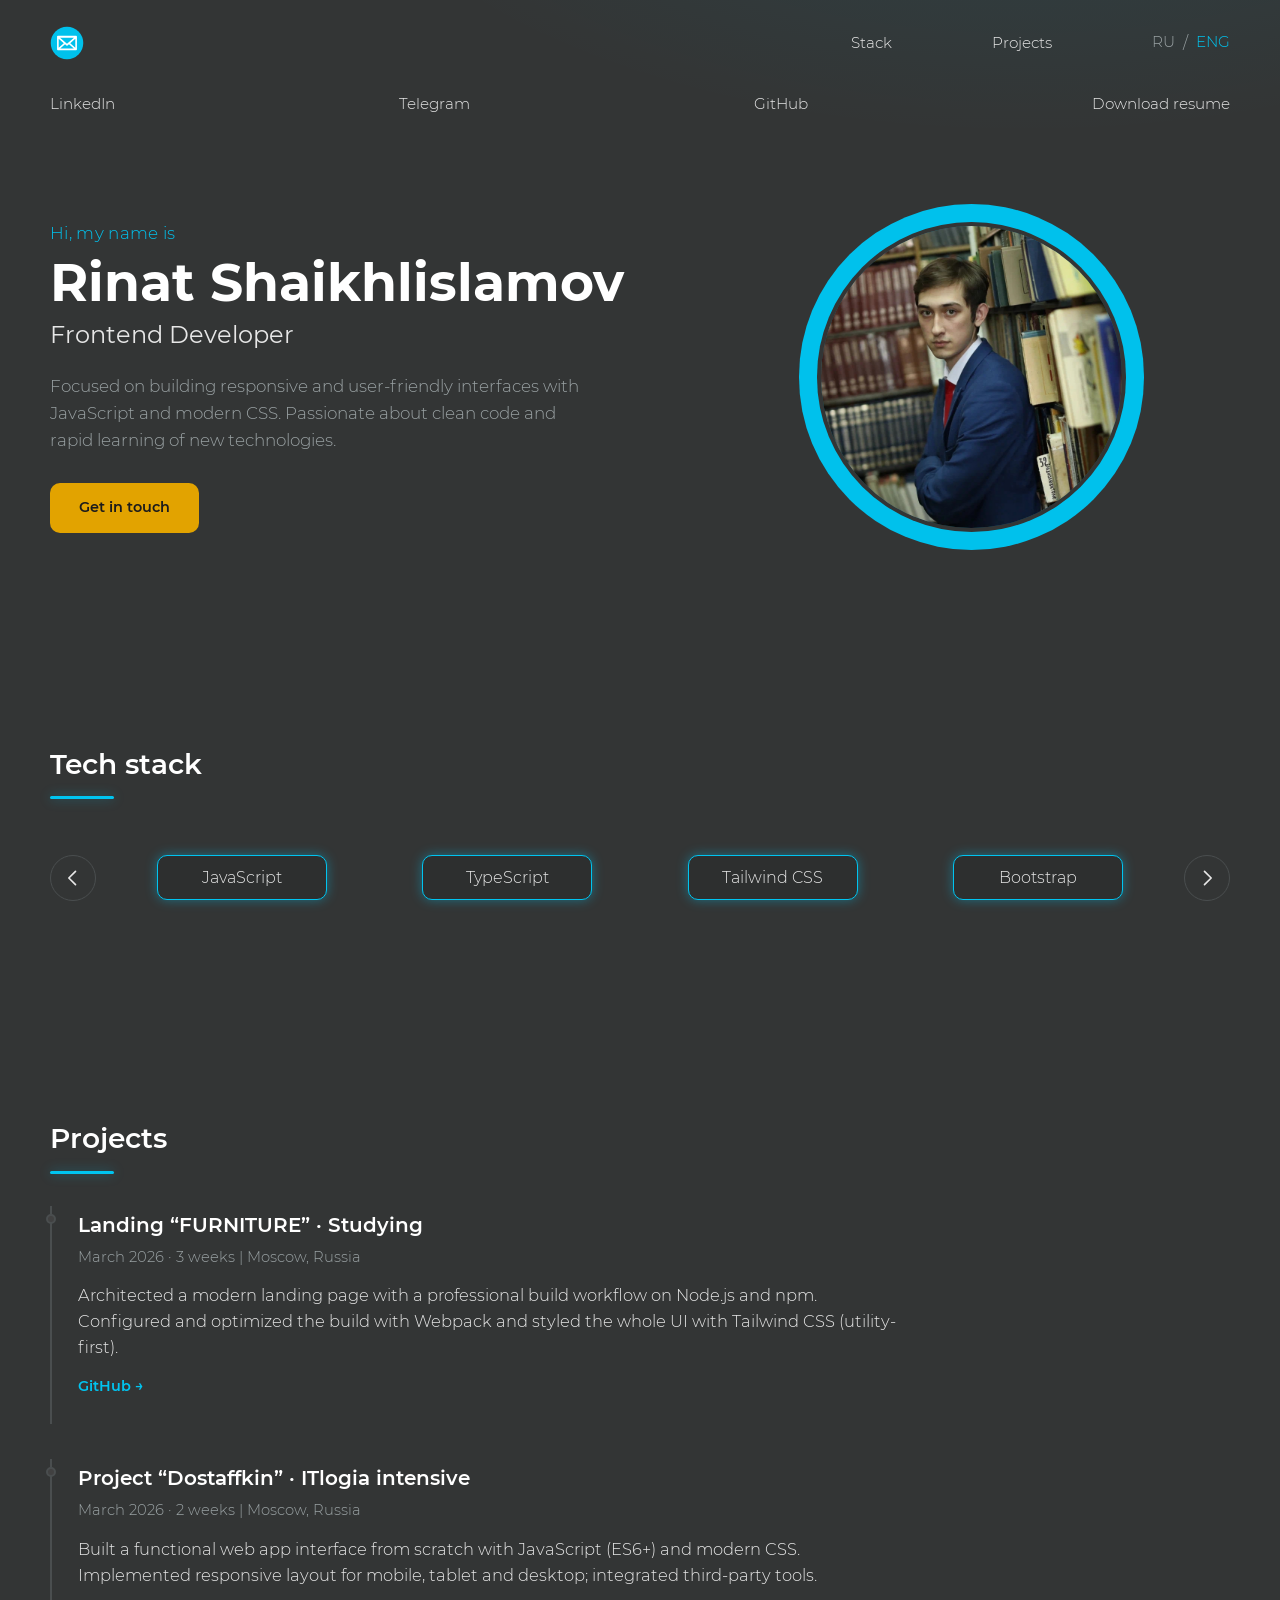
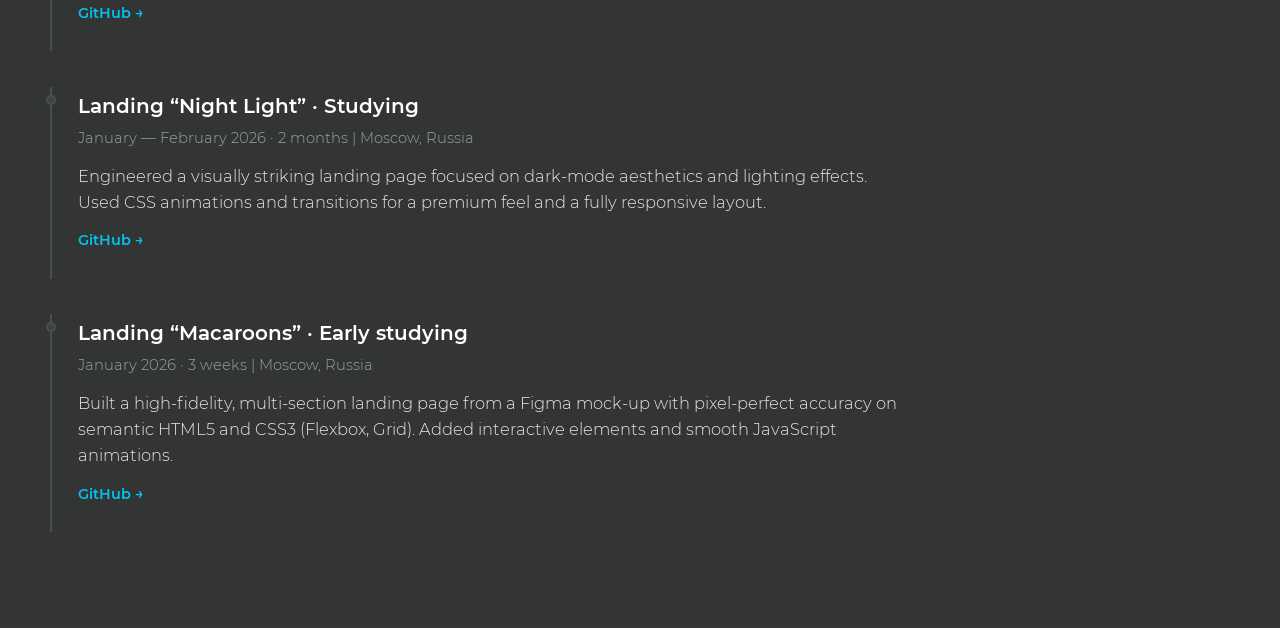
==== index.html @ ff35dcd2 "firstProd" ====
<!DOCTYPE html>
<html lang="en">

<head>
  <meta charset="utf-8" />
  <meta name="viewport" content="width=device-width, initial-scale=1" />
  <meta name="description" content="Ринат Шайхлисламов — Frontend-разработчик. Резюме и проекты." />
  <link rel="icon" type="image/svg+xml" href="img/mail.svg" />
  <link rel="stylesheet" href="css/style.css" />
  <title data-i18n="title">Rinat Shaikhlislamov — Frontend Developer</title>
</head>

<body>
  <!-- scroll progress / back to top -->
  <a class="scroll-top" id="scrollTop" href="#home" aria-label="Наверх">
    <svg class="scroll-top__ring" viewBox="0 0 44 44">
      <circle class="scroll-top__track" cx="22" cy="22" r="20"></circle>
      <circle class="scroll-top__bar" id="progressBar" cx="22" cy="22" r="20"></circle>
    </svg>
    <span class="scroll-top__arrow">↑</span>
  </a>

  <!-- mobile menu -->
  <button class="burger" id="burger" aria-label="Меню">
    <span class="burger__icon"></span>
  </button>
  <nav class="mobile-menu" id="mobileMenu">
    <a href="#home" data-i18n="nav.home" class="mobile-menu__link">Главная</a>
    <a href="#stack" data-i18n="nav.stack" class="mobile-menu__link">Стек</a>
    <a href="#projects" data-i18n="nav.projects" class="mobile-menu__link">Проекты</a>
    <div class="mobile-menu__contacts">
      <a href="https://www.linkedin.com/in/rinat-shaikhlislamov-a8452a382/" target="_blank" rel="noopener">LinkedIn</a>
      <a href="https://t.me/yarche551" target="_blank" rel="noopener">Telegram</a>
      <a href="https://github.com/Yarche551" target="_blank" rel="noopener">GitHub</a>
      <a class="mobile-menu__cv" data-cv href="downloads/Resume.pdf" download data-i18n="nav.cv">Download CV</a>
    </div>
    <div class="mobile-menu__lang">
      <button data-lang="ru">RU</button>
      <button data-lang="en" class="is-active">ENG</button>
    </div>
  </nav>

  <!-- ===================== HERO ===================== -->
  <header class="hero" id="home">
    <div class="wrap">
      <div class="topbar reveal">
        <a class="logo" href="#home" aria-label="Логотип">
          <img src="img/mail.svg" alt="" />
        </a>
        <ul class="topbar__nav">
          <li><a href="#stack" data-i18n="nav.stack">Стек</a></li>
          <li><a href="#projects" data-i18n="nav.projects">Проекты</a></li>
          <li class="topbar__lang">
            <button data-lang="ru">RU</button>
            <span>/</span>
            <button data-lang="en" class="is-active">ENG</button>
          </li>
        </ul>
      </div>

      <ul class="contacts reveal">
        <li><a href="https://www.linkedin.com/in/rinat-shaikhlislamov-a8452a382/" target="_blank" rel="noopener">LinkedIn</a></li>
        <li><a href="https://t.me/yarche551" target="_blank" rel="noopener">Telegram</a></li>
        <li><a href="https://github.com/Yarche551" target="_blank" rel="noopener">GitHub</a></li>
        <li><a data-cv href="downloads/Resume.pdf" download data-i18n="hero.download">Download resume</a></li>
      </ul>

      <div class="hero__main">
        <div class="hero__info">
          <p class="hero__hello reveal" data-i18n="hero.hello">Привет, меня зовут</p>
          <h1 class="hero__name reveal" data-i18n="hero.name">Ринат Шайхлисламов</h1>
          <p class="hero__role reveal" data-i18n="hero.role">Frontend-разработчик</p>
          <p class="hero__lead reveal" data-i18n="hero.lead">
            Специализируюсь на создании адаптивных и удобных интерфейсов с помощью
            JavaScript и современного CSS. Уделяю внимание чистоте кода и быстро осваиваю новые технологии.
          </p>
          <a class="btn-contact reveal" href="https://t.me/yarche551" target="_blank" rel="noopener" data-i18n="hero.contact">
            Связаться со мной
          </a>
        </div>

        <div class="hero__photo reveal">
          <div class="photo-frame">
            <img class="photo-frame__img" src="img/ava.jpg" alt="Ринат Шайхлисламов" />
          </div>
        </div>
      </div>
    </div>
  </header>

  <!-- ===================== STACK ===================== -->
  <section class="stack" id="stack">
    <div class="wrap">
      <h2 class="section-title reveal" data-i18n="stack.title">Технологический стек</h2>

      <!-- desktop slider (как у Артёма) -->
      <div class="slider reveal" id="slider">
        <button class="slider__handle" data-dir="prev" aria-label="Назад">
          <svg class="slider__icon" viewBox="0 0 24 24" aria-hidden="true"><path d="M15 4l-8 8 8 8" fill="none" stroke="currentColor" stroke-width="2" stroke-linecap="round" stroke-linejoin="round"/></svg>
        </button>
        <div class="slider__viewport">
          <div class="slider__track" id="sliderTrack">
            <div class="slide"><p>JavaScript</p></div>
            <div class="slide"><p>TypeScript</p></div>
            <div class="slide"><p>Tailwind CSS</p></div>
            <div class="slide"><p>Bootstrap</p></div>
            <div class="slide"><p>Webpack</p></div>
            <div class="slide"><p>Parcel</p></div>
            <div class="slide"><p>Node.js</p></div>
            <div class="slide"><p>Git</p></div>
          </div>
        </div>
        <button class="slider__handle" data-dir="next" aria-label="Вперёд">
          <svg class="slider__icon" viewBox="0 0 24 24" aria-hidden="true"><path d="M9 4l8 8-8 8" fill="none" stroke="currentColor" stroke-width="2" stroke-linecap="round" stroke-linejoin="round"/></svg>
        </button>
      </div>

      <!-- mobile grid (по одному в ряд) -->
      <div class="stack-grid reveal">
        <div class="chip"><p>JavaScript</p></div>
        <div class="chip"><p>TypeScript</p></div>
        <div class="chip"><p>Tailwind CSS</p></div>
        <div class="chip"><p>Bootstrap</p></div>
        <div class="chip"><p>Webpack</p></div>
        <div class="chip"><p>Parcel</p></div>
        <div class="chip"><p>Node.js</p></div>
        <div class="chip"><p>Git</p></div>
      </div>
    </div>
  </section>

  <!-- ===================== PROJECTS ===================== -->
  <section class="projects" id="projects">
    <div class="wrap">
      <h2 class="section-title reveal" data-i18n="projects.title">Проекты</h2>

      <article class="project reveal">
        <h3 class="project__title" data-i18n="projects.p1.title">Лендинг «FURNITURE» · Обучение</h3>
        <p class="project__meta" data-i18n="projects.p1.meta">Март 2026 · 3 недели | Москва, Россия</p>
        <p class="project__desc" data-i18n="projects.p1.desc">
          Спроектировал современный лендинг с профессиональным процессом сборки на Node.js и npm.
          Настроил и оптимизировал сборку через Webpack, стилизовал интерфейс на Tailwind CSS (utility-first).
        </p>
        <a class="project__link" href="https://github.com/Yarche551/tailwind_homework" target="_blank" rel="noopener">GitHub →</a>
      </article>

      <article class="project reveal">
        <h3 class="project__title" data-i18n="projects.p2.title">Проект «Dostaffkin» · ITlogia-интенсив</h3>
        <p class="project__meta" data-i18n="projects.p2.meta">Март 2026 · 2 недели | Москва, Россия</p>
        <p class="project__desc" data-i18n="projects.p2.desc">
          Разработал функциональный интерфейс веб-приложения с нуля на JavaScript (ES6+) и современном CSS.
          Реализовал адаптивную вёрстку под мобильные, планшеты и десктоп; интегрировал сторонние инструменты.
        </p>
        <a class="project__link" href="https://github.com/Yarche551/dostaffkin" target="_blank" rel="noopener">GitHub →</a>
      </article>

      <article class="project reveal">
        <h3 class="project__title" data-i18n="projects.p3.title">Лендинг «Night Light» · Обучение</h3>
        <p class="project__meta" data-i18n="projects.p3.meta">Январь — февраль 2026 · 2 месяца | Москва, Россия</p>
        <p class="project__desc" data-i18n="projects.p3.desc">
          Сделал визуально насыщенный лендинг с акцентом на тёмный режим и световые эффекты.
          Использовал CSS-анимации и переходы для «премиального» ощущения и полностью адаптивный макет.
        </p>
        <a class="project__link" href="https://github.com/Yarche551/nightlights" target="_blank" rel="noopener">GitHub →</a>
      </article>

      <article class="project reveal">
        <h3 class="project__title" data-i18n="projects.p4.title">Лендинг «Macaroons» · Раннее обучение</h3>
        <p class="project__meta" data-i18n="projects.p4.meta">Январь 2026 · 3 недели | Москва, Россия</p>
        <p class="project__desc" data-i18n="projects.p4.desc">
          Свёрстал детализированный многосекционный лендинг по макету из Figma с pixel-perfect точностью
          на семантическом HTML5 и CSS3 (Flexbox, Grid). Добавил интерактив и плавные анимации на JavaScript.
        </p>
        <a class="project__link" href="https://github.com/Yarche551/Macaroons" target="_blank" rel="noopener">GitHub →</a>
      </article>
    </div>
  </section>

  <script src="js/app.js"></script>
</body>

</html>
---- css/style.css ----
/* =========================================================
   Ринат Шайхлисламов — резюме
   Собственная реализация: плавность, адаптив, тёмная тема
   с циановым свечением и золотыми акцентами.
   ========================================================= */

/* ---------- fonts ---------- */
@font-face {
  font-family: "Montserrat Light";
  src: url("../fonts/Montserrat-Light.ttf") format("truetype");
  font-weight: 300; font-display: swap;
}
@font-face {
  font-family: "Montserrat";
  src: url("../fonts/Montserrat-Regular.ttf") format("truetype");
  font-weight: 400; font-display: swap;
}
@font-face {
  font-family: "Montserrat SemiBold";
  src: url("../fonts/Montserrat-SemiBold.ttf") format("truetype");
  font-weight: 600; font-display: swap;
}
@font-face {
  font-family: "Montserrat Bold";
  src: url("../fonts/Montserrat-Bold.ttf") format("truetype");
  font-weight: 700; font-display: swap;
}

/* ---------- design tokens ---------- */
:root {
  --bg:       #333535;
  --bg-2:     #2b2d2d;
  --panel:    #2d2f2f;
  --panel-2:  #414141;
  --text:     #e7e7e7;
  --muted:    #9aa2a4;
  --line:     #4a4e4f;
  --accent:   #00c4f0;      /* циан */
  --accent-2: #e2a300;      /* золото */
  --glow:     rgba(0, 196, 240, .42);

  --head: "Montserrat", system-ui, sans-serif;
  --head-b: "Montserrat SemiBold", system-ui, sans-serif;
  --head-h: "Montserrat Bold", system-ui, sans-serif;
  --body: "Montserrat Light", system-ui, sans-serif;

  --wrap: 1180px;
  --ease: cubic-bezier(.22, 1, .36, 1);
}

/* ---------- reset ---------- */
*, *::before, *::after { margin: 0; padding: 0; box-sizing: border-box; }

html {
  scroll-behavior: smooth;
  -webkit-text-size-adjust: 100%;
}

body {
  background:
    radial-gradient(1200px 600px at 80% -10%, rgba(0,196,240,.10), transparent 60%),
    var(--bg);
  color: var(--text);
  font-family: var(--body);
  line-height: 1.6;
  overflow-x: hidden;
  min-height: 100%;
}

a { color: inherit; text-decoration: none; }
img { display: block; max-width: 100%; }
button { font: inherit; color: inherit; background: none; border: 0; cursor: pointer; }

.wrap {
  width: min(var(--wrap), 100% - 2.5rem);
  margin-inline: auto;
}

/* =========================================================
   Scroll progress / back to top
   ========================================================= */
.scroll-top {
  position: fixed;
  right: 1.4rem; bottom: 1.4rem;
  width: 56px; height: 56px;
  display: grid; place-items: center;
  z-index: 40;
  opacity: 0;
  transform: translateY(20px) scale(.8);
  pointer-events: none;
  transition: opacity .4s var(--ease), transform .4s var(--ease);
}
.scroll-top.is-visible {
  opacity: 1;
  transform: translateY(0) scale(1);
  pointer-events: auto;
}
.scroll-top__ring { position: absolute; inset: 0; width: 100%; height: 100%; transform: rotate(-90deg); overflow: visible; }
.scroll-top__track { fill: var(--panel); stroke: var(--line); stroke-width: 3; }
.scroll-top__bar {
  fill: none; stroke: var(--accent); stroke-width: 3; stroke-linecap: round;
  stroke-dasharray: 125.6;
  stroke-dashoffset: 125.6;
  filter: drop-shadow(0 0 6px var(--glow));
  transition: stroke-dashoffset .1s linear;
}
.scroll-top__arrow { font-size: 1.2rem; color: var(--text); }
.scroll-top:hover .scroll-top__arrow { color: var(--accent); }

/* =========================================================
   Burger + mobile menu
   ========================================================= */
.burger {
  position: fixed; top: 1rem; right: 1rem;
  width: 46px; height: 46px;
  display: none;
  justify-content: center; align-items: center;
  background: linear-gradient(135deg, #1b1919, #353535);
  border-radius: 12px;
  z-index: 60;
}
.burger__icon {
  width: 22px; height: 22px;
  background-color: var(--text);
  -webkit-mask: url("../img/menu.svg") center / contain no-repeat;
          mask: url("../img/menu.svg") center / contain no-repeat;
  transition: background-color .25s;
}
.burger:hover .burger__icon { background-color: var(--accent); }
.burger.is-open .burger__icon {
  width: 20px; height: 20px;
  -webkit-mask-image: url("../img/close.svg");
          mask-image: url("../img/close.svg");
}

.mobile-menu {
  position: fixed; inset: 0;
  background: var(--bg-2);
  z-index: 50;
  display: flex; flex-direction: column; justify-content: center;
  gap: .2rem;
  padding: 2rem;
  opacity: 0; visibility: hidden;
  transform: translateY(-16px);
  transition: opacity .35s var(--ease), transform .35s var(--ease), visibility .35s;
}
.mobile-menu.is-open { opacity: 1; visibility: visible; transform: translateY(0); }
.mobile-menu__link {
  font-family: var(--head-b);
  font-size: 1.6rem;
  padding: .6rem 0;
  color: var(--text);
  transition: color .25s, padding-left .25s var(--ease);
}
.mobile-menu__link:hover { color: var(--accent); padding-left: .4rem; }
.mobile-menu__contacts {
  margin-top: 1.4rem; padding-top: 1.4rem;
  border-top: 1px solid var(--line);
  display: flex; flex-direction: column; gap: .7rem;
  font-family: var(--body); color: var(--muted);
}
.mobile-menu__contacts a { transition: color .25s; }
.mobile-menu__contacts a:hover { color: var(--accent); }
.mobile-menu__cv { color: var(--accent-2) !important; font-family: var(--head-b); }
.mobile-menu__lang { margin-top: 1.4rem; display: flex; gap: 1rem; }
.mobile-menu__lang button {
  font-family: var(--head-b); color: var(--muted); font-size: 1rem;
  transition: color .25s;
}
.mobile-menu__lang button.is-active { color: var(--accent); }

/* =========================================================
   Reveal on scroll
   ========================================================= */
.reveal {
  opacity: 0;
  transform: translateY(28px);
  transition: opacity .7s var(--ease), transform .7s var(--ease);
}
.reveal.is-in { opacity: 1; transform: none; }
@media (prefers-reduced-motion: reduce) {
  .reveal { opacity: 1; transform: none; transition: none; }
  html { scroll-behavior: auto; }
}

/* =========================================================
   HERO
   ========================================================= */
.hero { padding-bottom: clamp(3rem, 8vw, 6rem); }

.topbar {
  display: flex; align-items: center; justify-content: space-between;
  padding-top: 1.6rem;
}
.logo img { height: 34px; }
.topbar__nav {
  display: flex; align-items: center;
  list-style: none;
}
.topbar__nav > li { padding-left: 40px; }
@media (min-width: 1024px) {
  .topbar__nav > li { padding-left: 100px; }
}
.topbar__nav a, .topbar__lang button {
  position: relative;
  font-family: var(--body);
  font-size: .95rem;
  color: var(--text);
  transition: color .25s;
}
.topbar__nav a::after {
  content: ""; position: absolute; left: 0; bottom: -4px;
  width: 100%; height: 2px;
  background: linear-gradient(90deg, var(--accent-2), #e29500);
  transform: scaleX(0); transform-origin: left;
  transition: transform .3s var(--ease);
}
.topbar__nav a:hover { color: #fff; }
.topbar__nav a:hover::after { transform: scaleX(1); }
.topbar__lang { display: flex; align-items: center; gap: .5rem; color: var(--muted); }
.topbar__lang button { color: var(--muted); }
.topbar__lang button.is-active { color: var(--accent); }

.contacts {
  list-style: none;
  display: flex; flex-wrap: wrap; align-items: center;
  justify-content: space-between;
  gap: 1rem clamp(1rem, 3vw, 2.4rem);
  padding-top: 2rem;
}
.contacts li { font-family: var(--body); font-size: .95rem; color: var(--muted); }
.contacts a { position: relative; color: var(--text); transition: color .25s; }
.contacts a::after {
  content: ""; position: absolute; left: 0; bottom: -4px;
  width: 100%; height: 1px;
  background: linear-gradient(90deg, var(--accent-2), #e29500);
  transform: scaleX(0); transform-origin: left;
  transition: transform .3s var(--ease);
}
.contacts a:hover { color: #fff; }
.contacts a:hover::after { transform: scaleX(1); }

.hero__main {
  display: grid;
  grid-template-columns: 1.1fr .9fr;
  align-items: center;
  gap: 2rem;
  padding-top: clamp(2.5rem, 7vw, 5.5rem);
}
.hero__hello { color: var(--accent); font-size: 1.05rem; letter-spacing: .02em; }
.hero__name {
  font-family: var(--head-h);
  font-size: 3.25rem;
  line-height: 1.1;
  margin: .4rem 0 .3rem;
  color: #fff;
}
.hero__role {
  font-family: var(--head);
  font-size: 1.5rem;
  color: var(--text);
  margin-bottom: 1.2rem;
}
.hero__lead {
  color: var(--muted);
  font-size: 1.05rem;
  max-width: 34rem;
  margin-bottom: 1.8rem;
}

.btn-contact {
  display: inline-block;
  font-family: var(--head-b);
  font-size: .9rem;
  color: #1b1b1b;
  background: var(--accent-2);
  padding: .85rem 1.8rem;
  border-radius: 10px;
  transition: background .25s;
}
.btn-contact:hover { background: #f0b400; }

/* ---- photo frame ---- */
.hero__photo { display: flex; justify-content: center; align-items: center; }
.photo-frame {
  position: relative;
  width: clamp(240px, 27vw, 360px);
  aspect-ratio: 1;
  border-radius: 50%;
  display: grid; place-items: center;
  animation: pulseGlow 2.8s ease-in-out infinite;
}
@keyframes pulseGlow {
  0%, 100% { filter: drop-shadow(0 0 22px var(--glow)); }
  50%      { filter: drop-shadow(0 0 46px var(--glow)); }
}
/* solid blue ring — like the SVG logo */
.photo-frame::before {
  content: "";
  position: absolute;
  inset: 0;
  border-radius: 50%;
  background: #00c1ec;
}
/* dark gap between ring and photo */
.photo-frame::after {
  content: "";
  position: absolute;
  inset: 18px;
  border-radius: 50%;
  background: var(--bg);
}
.photo-frame__img {
  position: relative;
  z-index: 1;
  width: calc(100% - 44px);
  height: calc(100% - 44px);
  border-radius: 50%;
  object-fit: cover;
  object-position: 46% 20%;
  box-shadow: inset 0 0 0 1px rgba(0, 193, 236, .35);
}
@media (prefers-reduced-motion: reduce) {
  .photo-frame { animation: none; }
}

/* =========================================================
   SECTION TITLE (shared)
   ========================================================= */
.section-title {
  font-family: var(--head-b);
  font-size: 1.75rem;
  color: #fff;
  margin-bottom: 2rem;
  position: relative;
  padding-bottom: .8rem;
}
.section-title::after {
  content: ""; position: absolute; left: 0; bottom: 0;
  width: 64px; height: 3px; border-radius: 3px;
  background: var(--accent);
  box-shadow: 0 0 12px var(--glow);
}

section { padding-block: clamp(3rem, 8vw, 6rem); }

/* =========================================================
   STACK
   ========================================================= */
.chip {
  display: grid; place-items: center;
  padding: .8rem 1rem;
  border: 1px solid var(--accent);
  border-radius: 10px;
  background: var(--panel);
  filter: drop-shadow(0 0 6px var(--glow));
  transition: transform .3s var(--ease), background .3s, box-shadow .3s;
}
.chip p { font-family: var(--body); color: var(--text); font-size: 1rem; white-space: nowrap; }
.chip:hover { transform: translateY(-4px); background: #383b3b; box-shadow: 0 0 20px var(--glow); }

/* stack slider (desktop) — like Artem's: side arrows, page-by-page slide */
.slider { display: flex; align-items: center; gap: .8rem; }
.slider__handle {
  flex: 0 0 auto;
  width: 46px; height: 46px;
  border-radius: 50%;
  border: 1px solid var(--line);
  color: var(--text);
  display: grid; place-items: center;
  transition: color .25s, border-color .25s, background .25s;
}
.slider__handle:hover { color: var(--accent); border-color: var(--accent); background: var(--panel); }
.slider__icon { width: 20px; height: 20px; display: block; }
.slider__viewport { flex: 1 1 auto; overflow: hidden; }
.slider__track {
  --slider-index: 0;
  display: flex;
  transform: translateX(calc(var(--slider-index) * -100%));
  transition: transform .8s var(--ease);
}
.slide {
  flex: 0 0 25%;
  max-width: 25%;
  display: flex; justify-content: center; align-items: center;
  /* vertical breathing room so the glow isn't clipped by the viewport */
  padding: 1.5rem .5rem;
}
.slide p {
  width: 100%;
  max-width: 170px;
  margin: 0 auto;
  font-family: var(--body);
  color: var(--text);
  font-size: 1rem;
  text-align: center;
  white-space: nowrap;
  border: 1px solid var(--accent);
  border-radius: 10px;
  padding: .55rem 1rem;
  background: var(--panel);
  filter: drop-shadow(0 0 6px var(--glow));
  animation: pulseSlide 2.6s ease-in-out infinite;
}
@keyframes pulseSlide {
  0%, 100% { filter: drop-shadow(0 0 6px var(--glow)); }
  50%      { filter: drop-shadow(0 0 14px var(--glow)); }
}

/* mobile grid — hidden on desktop */
.stack-grid { display: none; }

/* =========================================================
   PROJECTS / EDUCATION
   ========================================================= */
.project {
  border-left: 2px solid var(--line);
  padding: .2rem 0 1.6rem 1.6rem;
  margin-bottom: 2.2rem;
  position: relative;
  transition: border-color .3s;
}
.project::before {
  content: ""; position: absolute; left: -6px; top: .5rem;
  width: 10px; height: 10px; border-radius: 50%;
  background: var(--panel-2);
  border: 2px solid var(--line);
  transition: background .3s, border-color .3s, box-shadow .3s;
}
.project:hover { border-color: var(--accent); }
.project:hover::before { background: var(--accent); border-color: var(--accent); box-shadow: 0 0 12px var(--glow); }
.project:last-child { margin-bottom: 0; }
.project__title { font-family: var(--head-b); font-size: 1.25rem; color: #fff; }
.project__meta { color: var(--muted); font-size: .92rem; margin: .3rem 0 .8rem; }
.project__desc { color: var(--text); font-size: 1.02rem; max-width: 52rem; }
.project__link {
  display: inline-block; margin-top: .9rem;
  font-family: var(--head-b); font-size: .9rem;
  color: var(--accent);
  transition: transform .25s var(--ease), color .25s;
}
.project__link:hover { transform: translateX(4px); color: #fff; }

/* =========================================================
   RESPONSIVE
   ========================================================= */
@media (max-width: 900px) {
  .hero__main { grid-template-columns: 1fr; text-align: center; justify-items: center; }
  .hero__lead { margin-inline: auto; }
  .hero__photo { display: none; }        /* фото не показываем ниже 900px */
  .hero__name { font-size: 2.9rem; }
  .hero__role { font-size: 1.4rem; }
}

@media (max-width: 720px) {
  .topbar, .contacts { display: none; }
  .burger { display: flex; }
  .hero { padding-top: 4.5rem; }
  .slider { display: none; }
  .stack-grid { display: grid; grid-template-columns: 1fr; gap: 1rem; }
}

/* phones: one step down for headings so fixed sizes don't overflow */
@media (max-width: 600px) {
  .hero__name { font-size: 2.4rem; }
  .hero__role { font-size: 1.25rem; }
  .section-title { font-size: 1.45rem; }
  .project__title { font-size: 1.1rem; }
}

@media (max-width: 420px) {
  .wrap { width: min(var(--wrap), 100% - 1.6rem); }
  .stack-grid { gap: .7rem; }
  .chip p { font-size: .9rem; }
  .hero__name { font-size: 2rem; }
  .hero__role { font-size: 1.15rem; }
  .hero__lead { font-size: 1rem; }
}
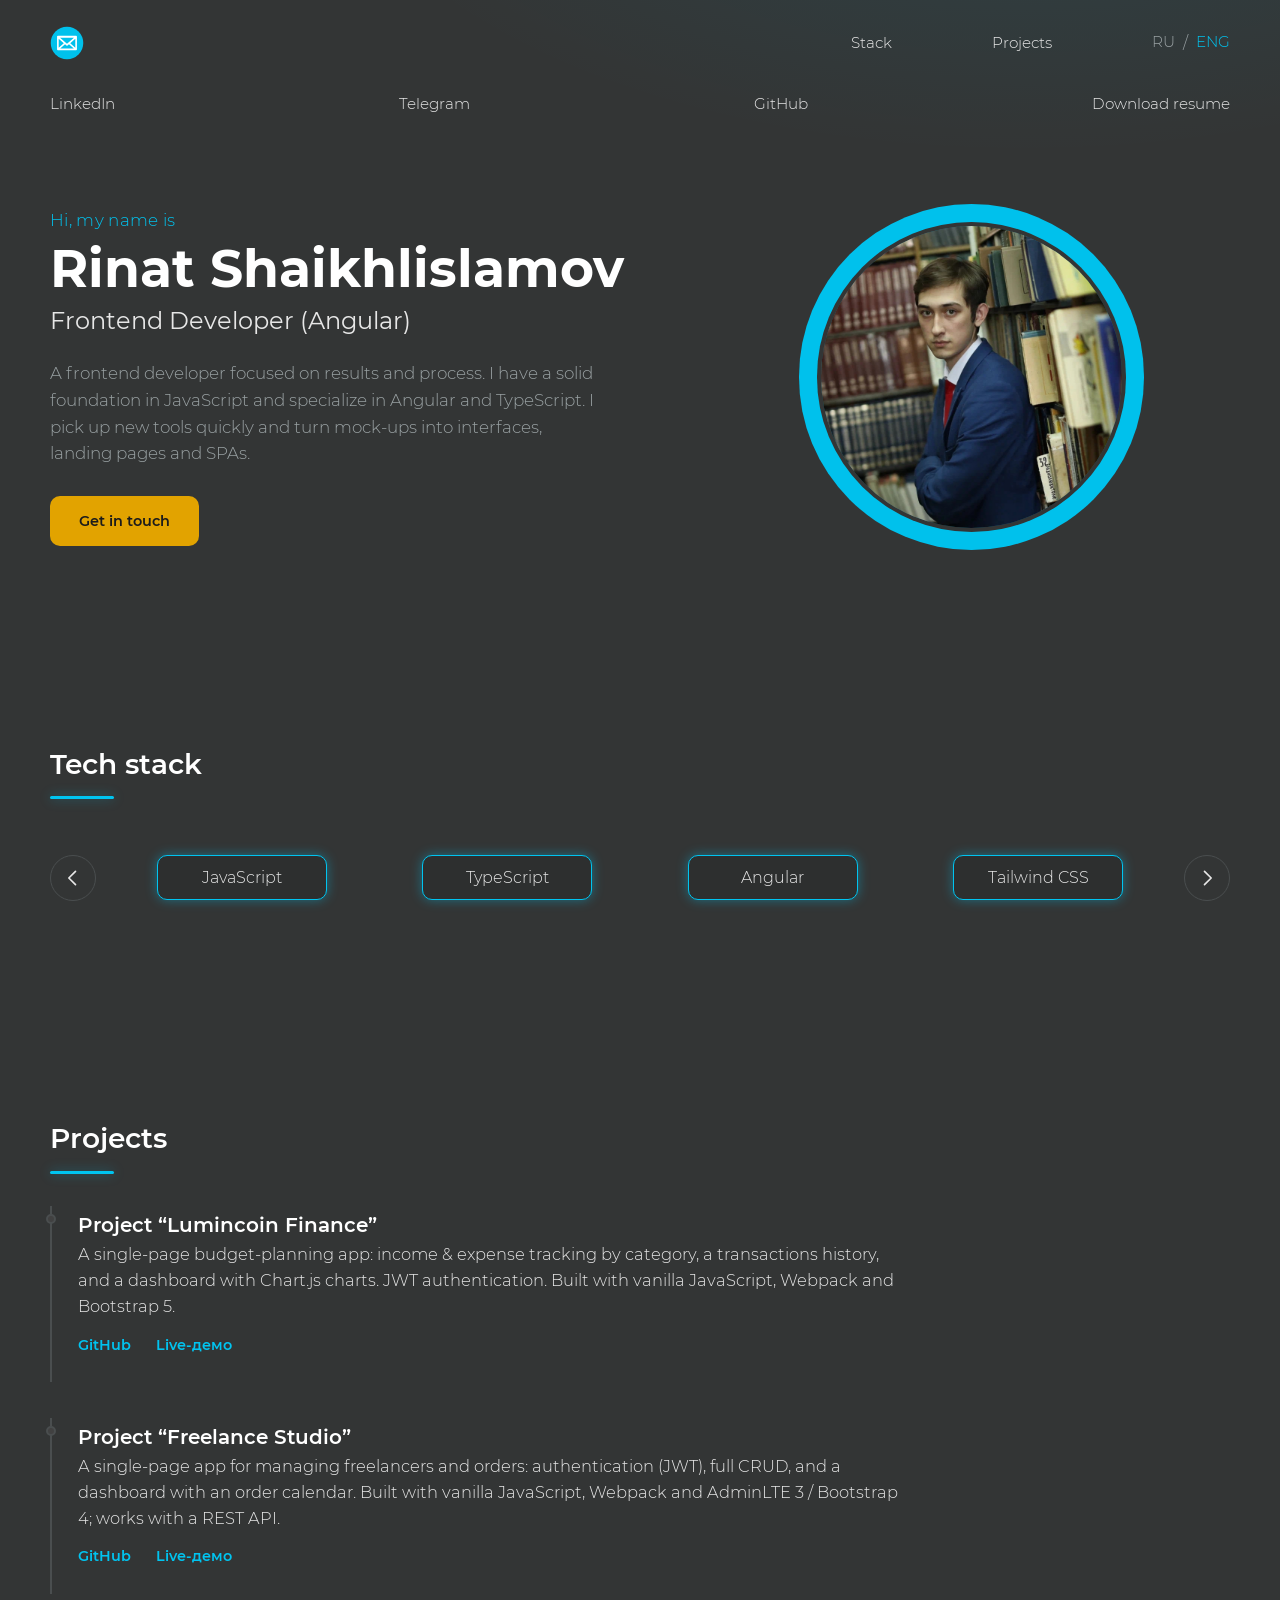
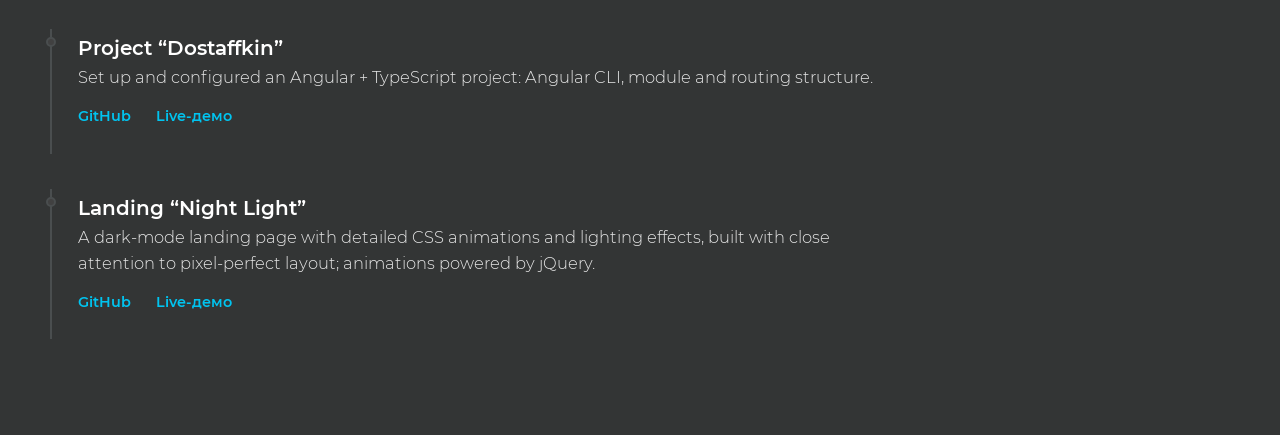
==== commit 4a77736e: "step-2" ====
--- a/index.html
+++ b/index.html
@@ -1,13 +1,13 @@
 <!DOCTYPE html>
-<html lang="en">
+<html lang="ru">
 
 <head>
   <meta charset="utf-8" />
   <meta name="viewport" content="width=device-width, initial-scale=1" />
   <meta name="description" content="Ринат Шайхлисламов — Frontend-разработчик. Резюме и проекты." />
   <link rel="icon" type="image/svg+xml" href="img/mail.svg" />
-  <link rel="stylesheet" href="css/style.css" />
-  <title data-i18n="title">Rinat Shaikhlislamov — Frontend Developer</title>
+  <link rel="stylesheet" href="css/style.css?v=20260724" />
+  <title data-i18n="title">Ринат Шайхлисламов — Frontend-разработчик</title>
 </head>
 
 <body>
@@ -20,25 +20,11 @@
     <span class="scroll-top__arrow">↑</span>
   </a>
 
-  <!-- mobile menu -->
+  <!-- mobile menu — заполняется из JS -->
   <button class="burger" id="burger" aria-label="Меню">
     <span class="burger__icon"></span>
   </button>
-  <nav class="mobile-menu" id="mobileMenu">
-    <a href="#home" data-i18n="nav.home" class="mobile-menu__link">Главная</a>
-    <a href="#stack" data-i18n="nav.stack" class="mobile-menu__link">Стек</a>
-    <a href="#projects" data-i18n="nav.projects" class="mobile-menu__link">Проекты</a>
-    <div class="mobile-menu__contacts">
-      <a href="https://www.linkedin.com/in/rinat-shaikhlislamov-a8452a382/" target="_blank" rel="noopener">LinkedIn</a>
-      <a href="https://t.me/yarche551" target="_blank" rel="noopener">Telegram</a>
-      <a href="https://github.com/Yarche551" target="_blank" rel="noopener">GitHub</a>
-      <a class="mobile-menu__cv" data-cv href="downloads/Resume.pdf" download data-i18n="nav.cv">Download CV</a>
-    </div>
-    <div class="mobile-menu__lang">
-      <button data-lang="ru">RU</button>
-      <button data-lang="en" class="is-active">ENG</button>
-    </div>
-  </nav>
+  <nav class="mobile-menu" id="mobileMenu"></nav>
 
   <!-- ===================== HERO ===================== -->
   <header class="hero" id="home">
@@ -47,34 +33,25 @@
         <a class="logo" href="#home" aria-label="Логотип">
           <img src="img/mail.svg" alt="" />
         </a>
-        <ul class="topbar__nav">
-          <li><a href="#stack" data-i18n="nav.stack">Стек</a></li>
-          <li><a href="#projects" data-i18n="nav.projects">Проекты</a></li>
-          <li class="topbar__lang">
-            <button data-lang="ru">RU</button>
-            <span>/</span>
-            <button data-lang="en" class="is-active">ENG</button>
-          </li>
-        </ul>
+        <!-- ссылки навигации + переключатель языка — из JS -->
+        <ul class="topbar__nav" id="navList"></ul>
       </div>
 
-      <ul class="contacts reveal">
-        <li><a href="https://www.linkedin.com/in/rinat-shaikhlislamov-a8452a382/" target="_blank" rel="noopener">LinkedIn</a></li>
-        <li><a href="https://t.me/yarche551" target="_blank" rel="noopener">Telegram</a></li>
-        <li><a href="https://github.com/Yarche551" target="_blank" rel="noopener">GitHub</a></li>
-        <li><a data-cv href="downloads/Resume.pdf" download data-i18n="hero.download">Download resume</a></li>
-      </ul>
+      <!-- контакты + резюме — из JS -->
+      <ul class="contacts reveal" id="contactList"></ul>
 
       <div class="hero__main">
         <div class="hero__info">
           <p class="hero__hello reveal" data-i18n="hero.hello">Привет, меня зовут</p>
           <h1 class="hero__name reveal" data-i18n="hero.name">Ринат Шайхлисламов</h1>
-          <p class="hero__role reveal" data-i18n="hero.role">Frontend-разработчик</p>
+          <p class="hero__role reveal" data-i18n="hero.role">Frontend-разработчик (Angular)</p>
           <p class="hero__lead reveal" data-i18n="hero.lead">
-            Специализируюсь на создании адаптивных и удобных интерфейсов с помощью
-            JavaScript и современного CSS. Уделяю внимание чистоте кода и быстро осваиваю новые технологии.
+            Frontend-разработчик, ориентированный на результат и процесс. Обладаю фундаментальными знаниями
+            JavaScript, специализируюсь на Angular и TypeScript. Быстро осваиваю инструменты и превращаю
+            макеты в интерфейсы, лендинги и SPA-приложения.
           </p>
-          <a class="btn-contact reveal" href="https://t.me/yarche551" target="_blank" rel="noopener" data-i18n="hero.contact">
+          <a class="btn-contact reveal" href="https://t.me/yarche551" target="_blank" rel="noopener"
+            data-i18n="hero.contact">
             Связаться со мной
           </a>
         </div>
@@ -91,41 +68,30 @@
   <!-- ===================== STACK ===================== -->
   <section class="stack" id="stack">
     <div class="wrap">
-      <h2 class="section-title reveal" data-i18n="stack.title">Технологический стек</h2>
+      <h2 class="section-title reveal" data-i18n="stack.title">Стек</h2>
 
-      <!-- desktop slider (как у Артёма) -->
+      <!-- desktop slider -->
       <div class="slider reveal" id="slider">
         <button class="slider__handle" data-dir="prev" aria-label="Назад">
-          <svg class="slider__icon" viewBox="0 0 24 24" aria-hidden="true"><path d="M15 4l-8 8 8 8" fill="none" stroke="currentColor" stroke-width="2" stroke-linecap="round" stroke-linejoin="round"/></svg>
+          <svg class="slider__icon" viewBox="0 0 24 24" aria-hidden="true">
+            <path d="M15 4l-8 8 8 8" fill="none" stroke="currentColor" stroke-width="2" stroke-linecap="round"
+              stroke-linejoin="round" />
+          </svg>
         </button>
         <div class="slider__viewport">
-          <div class="slider__track" id="sliderTrack">
-            <div class="slide"><p>JavaScript</p></div>
-            <div class="slide"><p>TypeScript</p></div>
-            <div class="slide"><p>Tailwind CSS</p></div>
-            <div class="slide"><p>Bootstrap</p></div>
-            <div class="slide"><p>Webpack</p></div>
-            <div class="slide"><p>Parcel</p></div>
-            <div class="slide"><p>Node.js</p></div>
-            <div class="slide"><p>Git</p></div>
-          </div>
+          <!-- слайды — из JS -->
+          <div class="slider__track" id="sliderTrack"></div>
         </div>
         <button class="slider__handle" data-dir="next" aria-label="Вперёд">
-          <svg class="slider__icon" viewBox="0 0 24 24" aria-hidden="true"><path d="M9 4l8 8-8 8" fill="none" stroke="currentColor" stroke-width="2" stroke-linecap="round" stroke-linejoin="round"/></svg>
+          <svg class="slider__icon" viewBox="0 0 24 24" aria-hidden="true">
+            <path d="M9 4l8 8-8 8" fill="none" stroke="currentColor" stroke-width="2" stroke-linecap="round"
+              stroke-linejoin="round" />
+          </svg>
         </button>
       </div>
 
-      <!-- mobile grid (по одному в ряд) -->
-      <div class="stack-grid reveal">
-        <div class="chip"><p>JavaScript</p></div>
-        <div class="chip"><p>TypeScript</p></div>
-        <div class="chip"><p>Tailwind CSS</p></div>
-        <div class="chip"><p>Bootstrap</p></div>
-        <div class="chip"><p>Webpack</p></div>
-        <div class="chip"><p>Parcel</p></div>
-        <div class="chip"><p>Node.js</p></div>
-        <div class="chip"><p>Git</p></div>
-      </div>
+      <!-- mobile grid — из JS -->
+      <div class="stack-grid reveal" id="stackGrid"></div>
     </div>
   </section>
 
@@ -133,50 +99,12 @@
   <section class="projects" id="projects">
     <div class="wrap">
       <h2 class="section-title reveal" data-i18n="projects.title">Проекты</h2>
-
-      <article class="project reveal">
-        <h3 class="project__title" data-i18n="projects.p1.title">Лендинг «FURNITURE» · Обучение</h3>
-        <p class="project__meta" data-i18n="projects.p1.meta">Март 2026 · 3 недели | Москва, Россия</p>
-        <p class="project__desc" data-i18n="projects.p1.desc">
-          Спроектировал современный лендинг с профессиональным процессом сборки на Node.js и npm.
-          Настроил и оптимизировал сборку через Webpack, стилизовал интерфейс на Tailwind CSS (utility-first).
-        </p>
-        <a class="project__link" href="https://github.com/Yarche551/tailwind_homework" target="_blank" rel="noopener">GitHub →</a>
-      </article>
-
-      <article class="project reveal">
-        <h3 class="project__title" data-i18n="projects.p2.title">Проект «Dostaffkin» · ITlogia-интенсив</h3>
-        <p class="project__meta" data-i18n="projects.p2.meta">Март 2026 · 2 недели | Москва, Россия</p>
-        <p class="project__desc" data-i18n="projects.p2.desc">
-          Разработал функциональный интерфейс веб-приложения с нуля на JavaScript (ES6+) и современном CSS.
-          Реализовал адаптивную вёрстку под мобильные, планшеты и десктоп; интегрировал сторонние инструменты.
-        </p>
-        <a class="project__link" href="https://github.com/Yarche551/dostaffkin" target="_blank" rel="noopener">GitHub →</a>
-      </article>
-
-      <article class="project reveal">
-        <h3 class="project__title" data-i18n="projects.p3.title">Лендинг «Night Light» · Обучение</h3>
-        <p class="project__meta" data-i18n="projects.p3.meta">Январь — февраль 2026 · 2 месяца | Москва, Россия</p>
-        <p class="project__desc" data-i18n="projects.p3.desc">
-          Сделал визуально насыщенный лендинг с акцентом на тёмный режим и световые эффекты.
-          Использовал CSS-анимации и переходы для «премиального» ощущения и полностью адаптивный макет.
-        </p>
-        <a class="project__link" href="https://github.com/Yarche551/nightlights" target="_blank" rel="noopener">GitHub →</a>
-      </article>
-
-      <article class="project reveal">
-        <h3 class="project__title" data-i18n="projects.p4.title">Лендинг «Macaroons» · Раннее обучение</h3>
-        <p class="project__meta" data-i18n="projects.p4.meta">Январь 2026 · 3 недели | Москва, Россия</p>
-        <p class="project__desc" data-i18n="projects.p4.desc">
-          Свёрстал детализированный многосекционный лендинг по макету из Figma с pixel-perfect точностью
-          на семантическом HTML5 и CSS3 (Flexbox, Grid). Добавил интерактив и плавные анимации на JavaScript.
-        </p>
-        <a class="project__link" href="https://github.com/Yarche551/Macaroons" target="_blank" rel="noopener">GitHub →</a>
-      </article>
+      <!-- карточки проектов — из JS -->
+      <div id="projectList"></div>
     </div>
   </section>
 
-  <script src="js/app.js"></script>
+  <script src="js/app.js?v=20260724"></script>
 </body>
 
 </html>
--- a/css/style.css
+++ b/css/style.css
@@ -1,43 +1,45 @@
-/* =========================================================
-   Ринат Шайхлисламов — резюме
-   Собственная реализация: плавность, адаптив, тёмная тема
-   с циановым свечением и золотыми акцентами.
-   ========================================================= */
-
-/* ---------- fonts ---------- */
 @font-face {
   font-family: "Montserrat Light";
   src: url("../fonts/Montserrat-Light.ttf") format("truetype");
-  font-weight: 300; font-display: swap;
-}
+  font-weight: 300;
+  font-display: swap;
+}
+
 @font-face {
   font-family: "Montserrat";
   src: url("../fonts/Montserrat-Regular.ttf") format("truetype");
-  font-weight: 400; font-display: swap;
-}
+  font-weight: 400;
+  font-display: swap;
+}
+
 @font-face {
   font-family: "Montserrat SemiBold";
   src: url("../fonts/Montserrat-SemiBold.ttf") format("truetype");
-  font-weight: 600; font-display: swap;
-}
+  font-weight: 600;
+  font-display: swap;
+}
+
 @font-face {
   font-family: "Montserrat Bold";
   src: url("../fonts/Montserrat-Bold.ttf") format("truetype");
-  font-weight: 700; font-display: swap;
+  font-weight: 700;
+  font-display: swap;
 }
 
 /* ---------- design tokens ---------- */
 :root {
-  --bg:       #333535;
-  --bg-2:     #2b2d2d;
-  --panel:    #2d2f2f;
-  --panel-2:  #414141;
-  --text:     #e7e7e7;
-  --muted:    #9aa2a4;
-  --line:     #4a4e4f;
-  --accent:   #00c4f0;      /* циан */
-  --accent-2: #e2a300;      /* золото */
-  --glow:     rgba(0, 196, 240, .42);
+  --bg: #333535;
+  --bg-2: #2b2d2d;
+  --panel: #2d2f2f;
+  --panel-2: #414141;
+  --text: #e7e7e7;
+  --muted: #9aa2a4;
+  --line: #4a4e4f;
+  --accent: #00c4f0;
+  /* циан */
+  --accent-2: #e2a300;
+  /* золото */
+  --glow: rgba(0, 196, 240, .42);
 
   --head: "Montserrat", system-ui, sans-serif;
   --head-b: "Montserrat SemiBold", system-ui, sans-serif;
@@ -49,7 +51,13 @@
 }
 
 /* ---------- reset ---------- */
-*, *::before, *::after { margin: 0; padding: 0; box-sizing: border-box; }
+*,
+*::before,
+*::after {
+  margin: 0;
+  padding: 0;
+  box-sizing: border-box;
+}
 
 html {
   scroll-behavior: smooth;
@@ -58,7 +66,7 @@
 
 body {
   background:
-    radial-gradient(1200px 600px at 80% -10%, rgba(0,196,240,.10), transparent 60%),
+    radial-gradient(1200px 600px at 80% -10%, rgba(0, 196, 240, .10), transparent 60%),
     var(--bg);
   color: var(--text);
   font-family: var(--body);
@@ -67,9 +75,23 @@
   min-height: 100%;
 }
 
-a { color: inherit; text-decoration: none; }
-img { display: block; max-width: 100%; }
-button { font: inherit; color: inherit; background: none; border: 0; cursor: pointer; }
+a {
+  color: inherit;
+  text-decoration: none;
+}
+
+img {
+  display: block;
+  max-width: 100%;
+}
+
+button {
+  font: inherit;
+  color: inherit;
+  background: none;
+  border: 0;
+  cursor: pointer;
+}
 
 .wrap {
   width: min(var(--wrap), 100% - 2.5rem);
@@ -81,70 +103,119 @@
    ========================================================= */
 .scroll-top {
   position: fixed;
-  right: 1.4rem; bottom: 1.4rem;
-  width: 56px; height: 56px;
-  display: grid; place-items: center;
+  right: 1.4rem;
+  bottom: 1.4rem;
+  width: 56px;
+  height: 56px;
+  display: grid;
+  place-items: center;
   z-index: 40;
   opacity: 0;
   transform: translateY(20px) scale(.8);
   pointer-events: none;
   transition: opacity .4s var(--ease), transform .4s var(--ease);
 }
+
 .scroll-top.is-visible {
   opacity: 1;
   transform: translateY(0) scale(1);
   pointer-events: auto;
 }
-.scroll-top__ring { position: absolute; inset: 0; width: 100%; height: 100%; transform: rotate(-90deg); overflow: visible; }
-.scroll-top__track { fill: var(--panel); stroke: var(--line); stroke-width: 3; }
+
+.scroll-top__ring {
+  position: absolute;
+  inset: 0;
+  width: 100%;
+  height: 100%;
+  transform: rotate(-90deg);
+  overflow: visible;
+}
+
+.scroll-top__track {
+  fill: var(--panel);
+  stroke: var(--line);
+  stroke-width: 3;
+}
+
 .scroll-top__bar {
-  fill: none; stroke: var(--accent); stroke-width: 3; stroke-linecap: round;
+  fill: none;
+  stroke: var(--accent);
+  stroke-width: 3;
+  stroke-linecap: round;
   stroke-dasharray: 125.6;
   stroke-dashoffset: 125.6;
   filter: drop-shadow(0 0 6px var(--glow));
   transition: stroke-dashoffset .1s linear;
 }
-.scroll-top__arrow { font-size: 1.2rem; color: var(--text); }
-.scroll-top:hover .scroll-top__arrow { color: var(--accent); }
+
+.scroll-top__arrow {
+  font-size: 1.2rem;
+  color: var(--text);
+}
+
+.scroll-top:hover .scroll-top__arrow {
+  color: var(--accent);
+}
 
 /* =========================================================
    Burger + mobile menu
    ========================================================= */
 .burger {
-  position: fixed; top: 1rem; right: 1rem;
-  width: 46px; height: 46px;
+  position: fixed;
+  top: 1rem;
+  right: 1rem;
+  width: 46px;
+  height: 46px;
   display: none;
-  justify-content: center; align-items: center;
+  justify-content: center;
+  align-items: center;
   background: linear-gradient(135deg, #1b1919, #353535);
   border-radius: 12px;
   z-index: 60;
 }
+
 .burger__icon {
-  width: 22px; height: 22px;
+  width: 22px;
+  height: 22px;
   background-color: var(--text);
   -webkit-mask: url("../img/menu.svg") center / contain no-repeat;
-          mask: url("../img/menu.svg") center / contain no-repeat;
+  mask: url("../img/menu.svg") center / contain no-repeat;
   transition: background-color .25s;
 }
-.burger:hover .burger__icon { background-color: var(--accent); }
+
+.burger:hover .burger__icon {
+  background-color: var(--accent);
+}
+
 .burger.is-open .burger__icon {
-  width: 20px; height: 20px;
+  width: 20px;
+  height: 20px;
   -webkit-mask-image: url("../img/close.svg");
-          mask-image: url("../img/close.svg");
+  mask-image: url("../img/close.svg");
 }
 
 .mobile-menu {
-  position: fixed; inset: 0;
+  position: fixed;
+  inset: 0;
   background: var(--bg-2);
   z-index: 50;
-  display: flex; flex-direction: column; justify-content: center;
+  display: flex;
+  flex-direction: column;
+  justify-content: center;
   gap: .2rem;
   padding: 2rem;
-  opacity: 0; visibility: hidden;
+  opacity: 0;
+  visibility: hidden;
   transform: translateY(-16px);
   transition: opacity .35s var(--ease), transform .35s var(--ease), visibility .35s;
 }
-.mobile-menu.is-open { opacity: 1; visibility: visible; transform: translateY(0); }
+
+.mobile-menu.is-open {
+  opacity: 1;
+  visibility: visible;
+  transform: translateY(0);
+}
+
 .mobile-menu__link {
   font-family: var(--head-b);
   font-size: 1.6rem;
@@ -152,22 +223,52 @@
   color: var(--text);
   transition: color .25s, padding-left .25s var(--ease);
 }
-.mobile-menu__link:hover { color: var(--accent); padding-left: .4rem; }
+
+.mobile-menu__link:hover {
+  color: var(--accent);
+  padding-left: .4rem;
+}
+
 .mobile-menu__contacts {
-  margin-top: 1.4rem; padding-top: 1.4rem;
+  margin-top: 1.4rem;
+  padding-top: 1.4rem;
   border-top: 1px solid var(--line);
-  display: flex; flex-direction: column; gap: .7rem;
-  font-family: var(--body); color: var(--muted);
-}
-.mobile-menu__contacts a { transition: color .25s; }
-.mobile-menu__contacts a:hover { color: var(--accent); }
-.mobile-menu__cv { color: var(--accent-2) !important; font-family: var(--head-b); }
-.mobile-menu__lang { margin-top: 1.4rem; display: flex; gap: 1rem; }
+  display: flex;
+  flex-direction: column;
+  gap: .7rem;
+  font-family: var(--body);
+  color: var(--muted);
+}
+
+.mobile-menu__contacts a {
+  transition: color .25s;
+}
+
+.mobile-menu__contacts a:hover {
+  color: var(--accent);
+}
+
+.mobile-menu__cv {
+  color: var(--accent-2) !important;
+  font-family: var(--head-b);
+}
+
+.mobile-menu__lang {
+  margin-top: 1.4rem;
+  display: flex;
+  gap: 1rem;
+}
+
 .mobile-menu__lang button {
-  font-family: var(--head-b); color: var(--muted); font-size: 1rem;
+  font-family: var(--head-b);
+  color: var(--muted);
+  font-size: 1rem;
   transition: color .25s;
 }
-.mobile-menu__lang button.is-active { color: var(--accent); }
+
+.mobile-menu__lang button.is-active {
+  color: var(--accent);
+}
 
 /* =========================================================
    Reveal on scroll
@@ -177,68 +278,145 @@
   transform: translateY(28px);
   transition: opacity .7s var(--ease), transform .7s var(--ease);
 }
-.reveal.is-in { opacity: 1; transform: none; }
+
+.reveal.is-in {
+  opacity: 1;
+  transform: none;
+}
+
 @media (prefers-reduced-motion: reduce) {
-  .reveal { opacity: 1; transform: none; transition: none; }
-  html { scroll-behavior: auto; }
+  .reveal {
+    opacity: 1;
+    transform: none;
+    transition: none;
+  }
+
+  html {
+    scroll-behavior: auto;
+  }
 }
 
 /* =========================================================
    HERO
    ========================================================= */
-.hero { padding-bottom: clamp(3rem, 8vw, 6rem); }
+.hero {
+  padding-bottom: clamp(3rem, 8vw, 6rem);
+}
 
 .topbar {
-  display: flex; align-items: center; justify-content: space-between;
+  display: flex;
+  align-items: center;
+  justify-content: space-between;
   padding-top: 1.6rem;
 }
-.logo img { height: 34px; }
+
+.logo img {
+  height: 34px;
+}
+
 .topbar__nav {
-  display: flex; align-items: center;
+  display: flex;
+  align-items: center;
   list-style: none;
 }
-.topbar__nav > li { padding-left: 40px; }
+
+.topbar__nav>li {
+  padding-left: 40px;
+}
+
 @media (min-width: 1024px) {
-  .topbar__nav > li { padding-left: 100px; }
-}
-.topbar__nav a, .topbar__lang button {
+  .topbar__nav>li {
+    padding-left: 100px;
+  }
+}
+
+.topbar__nav a,
+.topbar__lang button {
   position: relative;
   font-family: var(--body);
   font-size: .95rem;
   color: var(--text);
   transition: color .25s;
 }
+
 .topbar__nav a::after {
-  content: ""; position: absolute; left: 0; bottom: -4px;
-  width: 100%; height: 2px;
+  content: "";
+  position: absolute;
+  left: 0;
+  bottom: -4px;
+  width: 100%;
+  height: 2px;
   background: linear-gradient(90deg, var(--accent-2), #e29500);
-  transform: scaleX(0); transform-origin: left;
+  transform: scaleX(0);
+  transform-origin: left;
   transition: transform .3s var(--ease);
 }
-.topbar__nav a:hover { color: #fff; }
-.topbar__nav a:hover::after { transform: scaleX(1); }
-.topbar__lang { display: flex; align-items: center; gap: .5rem; color: var(--muted); }
-.topbar__lang button { color: var(--muted); }
-.topbar__lang button.is-active { color: var(--accent); }
+
+.topbar__nav a:hover {
+  color: #fff;
+}
+
+.topbar__nav a:hover::after {
+  transform: scaleX(1);
+}
+
+.topbar__lang {
+  display: flex;
+  align-items: center;
+  gap: .5rem;
+  color: var(--muted);
+}
+
+.topbar__lang button {
+  color: var(--muted);
+}
+
+.topbar__lang button.is-active {
+  color: var(--accent);
+}
 
 .contacts {
   list-style: none;
-  display: flex; flex-wrap: wrap; align-items: center;
+  display: flex;
+  flex-wrap: wrap;
+  align-items: center;
   justify-content: space-between;
   gap: 1rem clamp(1rem, 3vw, 2.4rem);
   padding-top: 2rem;
 }
-.contacts li { font-family: var(--body); font-size: .95rem; color: var(--muted); }
-.contacts a { position: relative; color: var(--text); transition: color .25s; }
+
+.contacts li {
+  font-family: var(--body);
+  font-size: .95rem;
+  color: var(--muted);
+}
+
+.contacts a {
+  position: relative;
+  color: var(--text);
+  transition: color .25s;
+}
+
 .contacts a::after {
-  content: ""; position: absolute; left: 0; bottom: -4px;
-  width: 100%; height: 1px;
+  content: "";
+  position: absolute;
+  left: 0;
+  bottom: -4px;
+  width: 100%;
+  height: 1px;
   background: linear-gradient(90deg, var(--accent-2), #e29500);
-  transform: scaleX(0); transform-origin: left;
+  transform: scaleX(0);
+  transform-origin: left;
   transition: transform .3s var(--ease);
 }
-.contacts a:hover { color: #fff; }
-.contacts a:hover::after { transform: scaleX(1); }
+
+.contacts a:hover {
+  color: #fff;
+}
+
+.contacts a:hover::after {
+  transform: scaleX(1);
+}
 
 .hero__main {
   display: grid;
@@ -247,7 +425,13 @@
   gap: 2rem;
   padding-top: clamp(2.5rem, 7vw, 5.5rem);
 }
-.hero__hello { color: var(--accent); font-size: 1.05rem; letter-spacing: .02em; }
+
+.hero__hello {
+  color: var(--accent);
+  font-size: 1.05rem;
+  letter-spacing: .02em;
+}
+
 .hero__name {
   font-family: var(--head-h);
   font-size: 3.25rem;
@@ -255,12 +439,14 @@
   margin: .4rem 0 .3rem;
   color: #fff;
 }
+
 .hero__role {
   font-family: var(--head);
   font-size: 1.5rem;
   color: var(--text);
   margin-bottom: 1.2rem;
 }
+
 .hero__lead {
   color: var(--muted);
   font-size: 1.05rem;
@@ -278,22 +464,40 @@
   border-radius: 10px;
   transition: background .25s;
 }
-.btn-contact:hover { background: #f0b400; }
+
+.btn-contact:hover {
+  background: #f0b400;
+}
 
 /* ---- photo frame ---- */
-.hero__photo { display: flex; justify-content: center; align-items: center; }
+.hero__photo {
+  display: flex;
+  justify-content: center;
+  align-items: center;
+}
+
 .photo-frame {
   position: relative;
   width: clamp(240px, 27vw, 360px);
   aspect-ratio: 1;
   border-radius: 50%;
-  display: grid; place-items: center;
+  display: grid;
+  place-items: center;
   animation: pulseGlow 2.8s ease-in-out infinite;
 }
+
 @keyframes pulseGlow {
-  0%, 100% { filter: drop-shadow(0 0 22px var(--glow)); }
-  50%      { filter: drop-shadow(0 0 46px var(--glow)); }
-}
+
+  0%,
+  100% {
+    filter: drop-shadow(0 0 22px var(--glow));
+  }
+
+  50% {
+    filter: drop-shadow(0 0 46px var(--glow));
+  }
+}
+
 /* solid blue ring — like the SVG logo */
 .photo-frame::before {
   content: "";
@@ -302,6 +506,7 @@
   border-radius: 50%;
   background: #00c1ec;
 }
+
 /* dark gap between ring and photo */
 .photo-frame::after {
   content: "";
@@ -310,6 +515,7 @@
   border-radius: 50%;
   background: var(--bg);
 }
+
 .photo-frame__img {
   position: relative;
   z-index: 1;
@@ -320,8 +526,11 @@
   object-position: 46% 20%;
   box-shadow: inset 0 0 0 1px rgba(0, 193, 236, .35);
 }
+
 @media (prefers-reduced-motion: reduce) {
-  .photo-frame { animation: none; }
+  .photo-frame {
+    animation: none;
+  }
 }
 
 /* =========================================================
@@ -335,20 +544,29 @@
   position: relative;
   padding-bottom: .8rem;
 }
+
 .section-title::after {
-  content: ""; position: absolute; left: 0; bottom: 0;
-  width: 64px; height: 3px; border-radius: 3px;
+  content: "";
+  position: absolute;
+  left: 0;
+  bottom: 0;
+  width: 64px;
+  height: 3px;
+  border-radius: 3px;
   background: var(--accent);
   box-shadow: 0 0 12px var(--glow);
 }
 
-section { padding-block: clamp(3rem, 8vw, 6rem); }
+section {
+  padding-block: clamp(3rem, 8vw, 6rem);
+}
 
 /* =========================================================
    STACK
    ========================================================= */
 .chip {
-  display: grid; place-items: center;
+  display: grid;
+  place-items: center;
   padding: .8rem 1rem;
   border: 1px solid var(--accent);
   border-radius: 10px;
@@ -356,36 +574,73 @@
   filter: drop-shadow(0 0 6px var(--glow));
   transition: transform .3s var(--ease), background .3s, box-shadow .3s;
 }
-.chip p { font-family: var(--body); color: var(--text); font-size: 1rem; white-space: nowrap; }
-.chip:hover { transform: translateY(-4px); background: #383b3b; box-shadow: 0 0 20px var(--glow); }
+
+.chip p {
+  font-family: var(--body);
+  color: var(--text);
+  font-size: 1rem;
+  white-space: nowrap;
+}
+
+.chip:hover {
+  transform: translateY(-4px);
+  background: #383b3b;
+  box-shadow: 0 0 20px var(--glow);
+}
 
 /* stack slider (desktop) — like Artem's: side arrows, page-by-page slide */
-.slider { display: flex; align-items: center; gap: .8rem; }
+.slider {
+  display: flex;
+  align-items: center;
+  gap: .8rem;
+}
+
 .slider__handle {
   flex: 0 0 auto;
-  width: 46px; height: 46px;
+  width: 46px;
+  height: 46px;
   border-radius: 50%;
   border: 1px solid var(--line);
   color: var(--text);
-  display: grid; place-items: center;
+  display: grid;
+  place-items: center;
   transition: color .25s, border-color .25s, background .25s;
 }
-.slider__handle:hover { color: var(--accent); border-color: var(--accent); background: var(--panel); }
-.slider__icon { width: 20px; height: 20px; display: block; }
-.slider__viewport { flex: 1 1 auto; overflow: hidden; }
+
+.slider__handle:hover {
+  color: var(--accent);
+  border-color: var(--accent);
+  background: var(--panel);
+}
+
+.slider__icon {
+  width: 20px;
+  height: 20px;
+  display: block;
+}
+
+.slider__viewport {
+  flex: 1 1 auto;
+  overflow: hidden;
+}
+
 .slider__track {
   --slider-index: 0;
   display: flex;
   transform: translateX(calc(var(--slider-index) * -100%));
   transition: transform .8s var(--ease);
 }
+
 .slide {
   flex: 0 0 25%;
   max-width: 25%;
-  display: flex; justify-content: center; align-items: center;
+  display: flex;
+  justify-content: center;
+  align-items: center;
   /* vertical breathing room so the glow isn't clipped by the viewport */
   padding: 1.5rem .5rem;
 }
+
 .slide p {
   width: 100%;
   max-width: 170px;
@@ -402,13 +657,23 @@
   filter: drop-shadow(0 0 6px var(--glow));
   animation: pulseSlide 2.6s ease-in-out infinite;
 }
+
 @keyframes pulseSlide {
-  0%, 100% { filter: drop-shadow(0 0 6px var(--glow)); }
-  50%      { filter: drop-shadow(0 0 14px var(--glow)); }
+
+  0%,
+  100% {
+    filter: drop-shadow(0 0 6px var(--glow));
+  }
+
+  50% {
+    filter: drop-shadow(0 0 14px var(--glow));
+  }
 }
 
 /* mobile grid — hidden on desktop */
-.stack-grid { display: none; }
+.stack-grid {
+  display: none;
+}
 
 /* =========================================================
    PROJECTS / EDUCATION
@@ -420,59 +685,167 @@
   position: relative;
   transition: border-color .3s;
 }
+
 .project::before {
-  content: ""; position: absolute; left: -6px; top: .5rem;
-  width: 10px; height: 10px; border-radius: 50%;
+  content: "";
+  position: absolute;
+  left: -6px;
+  top: .5rem;
+  width: 10px;
+  height: 10px;
+  border-radius: 50%;
   background: var(--panel-2);
   border: 2px solid var(--line);
   transition: background .3s, border-color .3s, box-shadow .3s;
 }
-.project:hover { border-color: var(--accent); }
-.project:hover::before { background: var(--accent); border-color: var(--accent); box-shadow: 0 0 12px var(--glow); }
-.project:last-child { margin-bottom: 0; }
-.project__title { font-family: var(--head-b); font-size: 1.25rem; color: #fff; }
-.project__meta { color: var(--muted); font-size: .92rem; margin: .3rem 0 .8rem; }
-.project__desc { color: var(--text); font-size: 1.02rem; max-width: 52rem; }
+
+.project:hover {
+  border-color: var(--accent);
+}
+
+.project:hover::before {
+  background: var(--accent);
+  border-color: var(--accent);
+  box-shadow: 0 0 12px var(--glow);
+}
+
+.project:last-child {
+  margin-bottom: 0;
+}
+
+.project__title {
+  font-family: var(--head-b);
+  font-size: 1.25rem;
+  color: #fff;
+}
+
+.project__desc {
+  color: var(--text);
+  font-size: 1.02rem;
+  max-width: 52rem;
+}
+
 .project__link {
-  display: inline-block; margin-top: .9rem;
-  font-family: var(--head-b); font-size: .9rem;
+  display: inline-block;
+  margin-top: .9rem;
+  font-family: var(--head-b);
+  font-size: .9rem;
   color: var(--accent);
   transition: transform .25s var(--ease), color .25s;
 }
-.project__link:hover { transform: translateX(4px); color: #fff; }
+
+.project__link:hover {
+  transform: translateX(4px);
+  color: #fff;
+}
 
 /* =========================================================
    RESPONSIVE
    ========================================================= */
 @media (max-width: 900px) {
-  .hero__main { grid-template-columns: 1fr; text-align: center; justify-items: center; }
-  .hero__lead { margin-inline: auto; }
-  .hero__photo { display: none; }        /* фото не показываем ниже 900px */
-  .hero__name { font-size: 2.9rem; }
-  .hero__role { font-size: 1.4rem; }
+  .hero__main {
+    grid-template-columns: 1fr;
+    text-align: center;
+    justify-items: center;
+  }
+
+  .hero__lead {
+    margin-inline: auto;
+  }
+
+  .hero__photo {
+    display: none;
+  }
+
+  /* фото не показываем ниже 900px */
+  .hero__name {
+    font-size: 2.9rem;
+  }
+
+  .hero__role {
+    font-size: 1.4rem;
+  }
 }
 
 @media (max-width: 720px) {
-  .topbar, .contacts { display: none; }
-  .burger { display: flex; }
-  .hero { padding-top: 4.5rem; }
-  .slider { display: none; }
-  .stack-grid { display: grid; grid-template-columns: 1fr; gap: 1rem; }
+
+  .topbar,
+  .contacts {
+    display: none;
+  }
+
+  .burger {
+    display: flex;
+  }
+
+  .hero {
+    padding-top: 4.5rem;
+  }
+
+  .slider {
+    display: none;
+  }
+
+  .stack-grid {
+    display: grid;
+    grid-template-columns: 1fr;
+    gap: 1rem;
+  }
 }
 
 /* phones: one step down for headings so fixed sizes don't overflow */
 @media (max-width: 600px) {
-  .hero__name { font-size: 2.4rem; }
-  .hero__role { font-size: 1.25rem; }
-  .section-title { font-size: 1.45rem; }
-  .project__title { font-size: 1.1rem; }
+  .hero__name {
+    font-size: 2.4rem;
+  }
+
+  .hero__role {
+    font-size: 1.25rem;
+  }
+
+  .section-title {
+    font-size: 1.45rem;
+  }
+
+  .project__title {
+    font-size: 1.1rem;
+  }
 }
 
 @media (max-width: 420px) {
-  .wrap { width: min(var(--wrap), 100% - 1.6rem); }
-  .stack-grid { gap: .7rem; }
-  .chip p { font-size: .9rem; }
-  .hero__name { font-size: 2rem; }
-  .hero__role { font-size: 1.15rem; }
-  .hero__lead { font-size: 1rem; }
-}
+  .wrap {
+    width: min(var(--wrap), 100% - 1.6rem);
+  }
+
+  .stack-grid {
+    gap: .7rem;
+  }
+
+  .chip p {
+    font-size: .9rem;
+  }
+
+  .hero__name {
+    font-size: 2rem;
+  }
+
+  .hero__role {
+    font-size: 1.15rem;
+  }
+
+  .hero__lead {
+    font-size: 1rem;
+  }
+}
+
+.links {
+  display: flex;
+  flex-wrap: wrap;
+  gap: 1.2rem 1.6rem;
+  margin-top: .9rem;
+}
+
+/* внутри .links отступ задаёт контейнер, а не каждая ссылка */
+.links .project__link {
+  margin-top: 0;
+}
